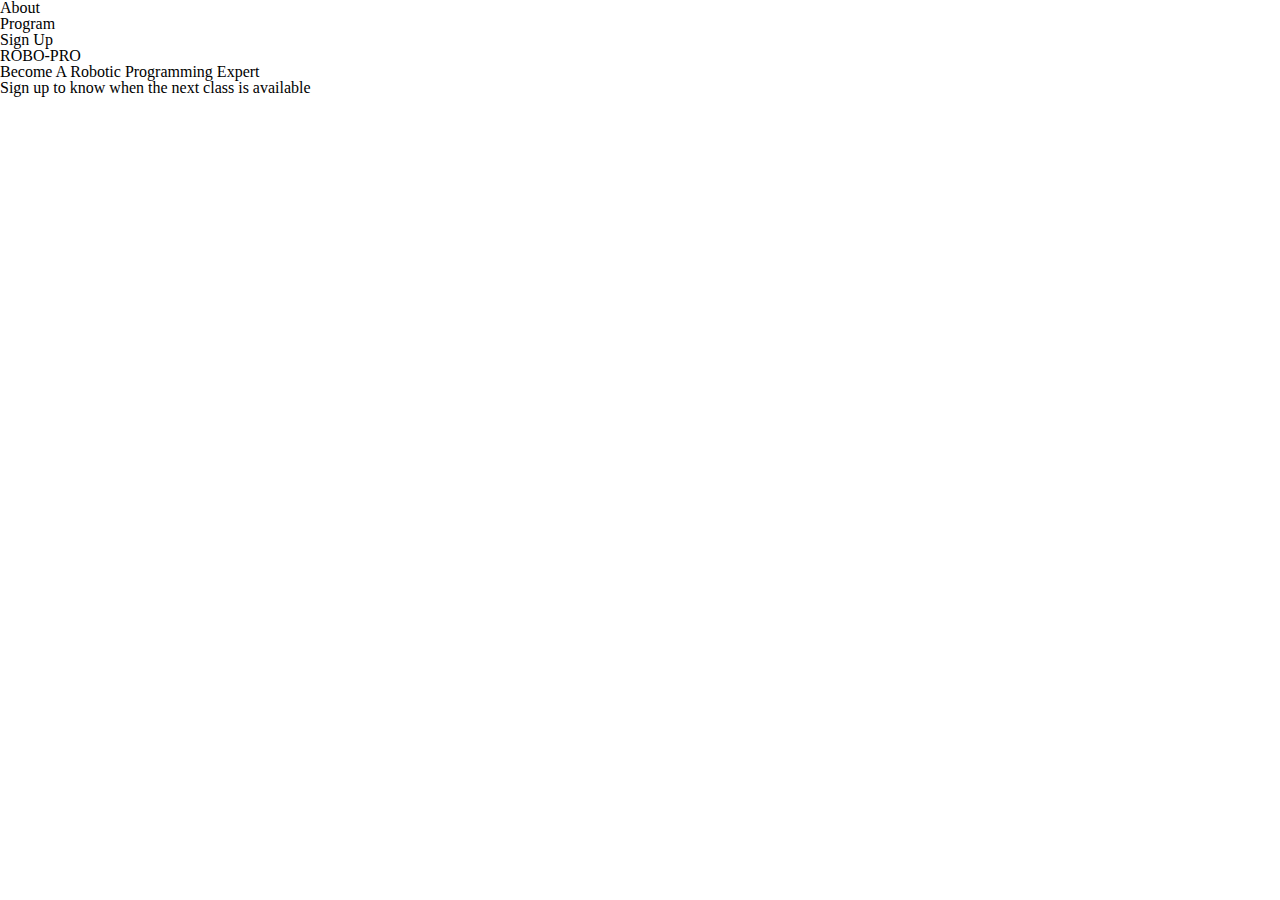
==== index.html @ e41658e6 "initial commit" ====
<!DOCTYPE html>
<html lang="en">
<head>
    <meta charset="UTF-8">
    <meta http-equiv="X-UA-Compatible" content="IE=edge">
    <meta name="viewport" content="width=device-width, initial-scale=1.0">
    <title>SIGN UP | ROBO-PRO</title>
    <link rel="stylesheet" href="/css/reset.css">
    <link rel="stylesheet" href="/css/style.css">
</head>
    <body>
        <header class="site__header">
            <nav class="site__navbar">
                <ul class="site__navbar-menu">
                    <li class="navbar__menu-link">About</li>
                    <li class="navbar__menu-link">Program</li>
                    <li class="navbar__menu-link">Sign Up</li>
                </ul>
            </nav>
        </header>
        <main class="site__main-content">
            <section class="content__hero">
                <h1 class="hero__headline">ROBO-PRO</h1>
                <h2 class="hero__supporting-headline">Become A Robotic Programming Expert</h2>
                <h3 class="hero__form-title">Sign up to know when the next class is available</h3>
                <div class="hero__form-container">
                    <!-- CODE SNIPPET FROM CONVERTKIT -->
                    <script async data-uid="afed5390c5" src="https://fierce-speaker-858.ck.page/afed5390c5/index.js"></script>
                </div>
            </section>
        </main>
    </body>
</html>
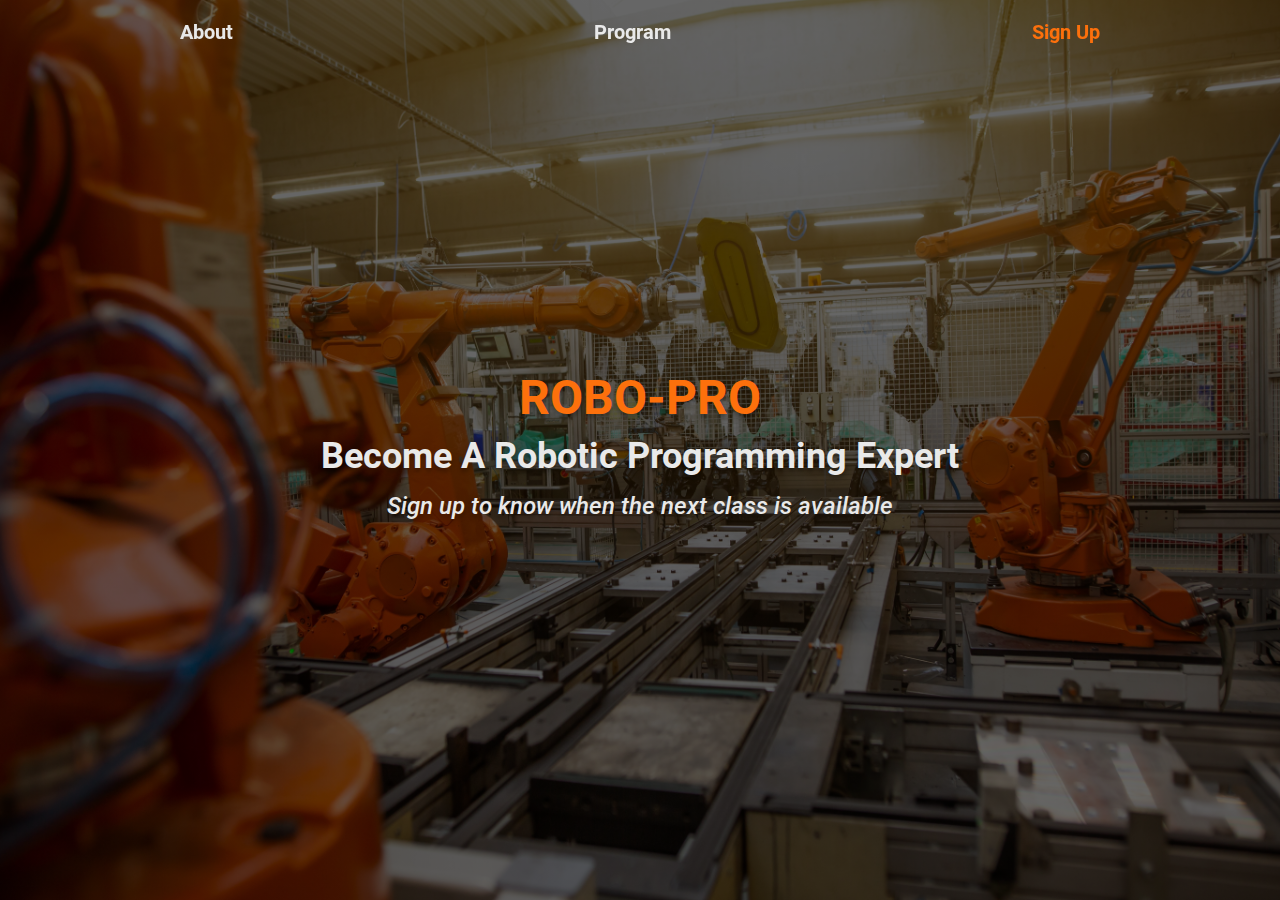
==== commit 553b4e12: "create mobile hero section" ====
--- a/index.html
+++ b/index.html
@@ -8,21 +8,27 @@
     <link rel="stylesheet" href="/css/reset.css">
     <link rel="stylesheet" href="/css/style.css">
 </head>
-    <body>
+    <body class="font--400">
         <header class="site__header">
             <nav class="site__navbar">
                 <ul class="site__navbar-menu">
-                    <li class="navbar__menu-link">About</li>
-                    <li class="navbar__menu-link">Program</li>
-                    <li class="navbar__menu-link">Sign Up</li>
+                    <li class="font--700">
+                        <a href="#" class="navbar__menu-link">About</a>
+                    </li>
+                    <li class="font--700">
+                        <a href="#" class="navbar__menu-link">Program</a>
+                    </li>
+                    <li class="font--700">
+                        <a href="#" class="navbar__menu-link active">Sign Up</a>
+                    </li>
                 </ul>
             </nav>
         </header>
         <main class="site__main-content">
             <section class="content__hero">
-                <h1 class="hero__headline">ROBO-PRO</h1>
-                <h2 class="hero__supporting-headline">Become A Robotic Programming Expert</h2>
-                <h3 class="hero__form-title">Sign up to know when the next class is available</h3>
+                <h1 class="hero__headline font--700">ROBO-PRO</h1>
+                <h2 class="hero__supporting-headline font--700">Become A Robotic Programming Expert</h2>
+                <h3 class="hero__form-title font--italic-500">Sign up to know when the next class is available</h3>
                 <div class="hero__form-container">
                     <!-- CODE SNIPPET FROM CONVERTKIT -->
                     <script async data-uid="afed5390c5" src="https://fierce-speaker-858.ck.page/afed5390c5/index.js"></script>
--- a/css/style.css
+++ b/css/style.css
@@ -0,0 +1,234 @@
+/* FONTS */
+/* roboto-regular - latin */
+@font-face {
+    font-family: 'Roboto';
+    font-style: normal;
+    font-weight: 400;
+    font-display: swap;
+    src: url('fonts/roboto-v30-latin-regular.eot'); /* IE9 Compat Modes */
+    src: local('Roboto Regular'),
+         url('../fonts/roboto-v30-latin-regular.eot?#iefix') format('embedded-opentype'), /* IE6-IE8 */
+         url('../fonts/roboto-v30-latin-regular.woff2') format('woff2'), /* Super Modern Browsers */
+         url('../fonts/roboto-v30-latin-regular.woff') format('woff'), /* Modern Browsers */
+         url('../fonts/roboto-v30-latin-regular.ttf') format('truetype'), /* Safari, Android, iOS */
+         url('../fonts/roboto-v30-latin-regular.svg#Roboto') format('svg'); /* Legacy iOS */
+}
+/* roboto-italic - latin */
+@font-face {
+font-family: 'Roboto';
+font-style: italic;
+font-weight: 400;
+font-display: swap;
+src: url('../fonts/roboto-v30-latin-italic.eot'); /* IE9 Compat Modes */
+src: local('Roboto Italic'),
+        url('../fonts/roboto-v30-latin-italic.eot?#iefix') format('embedded-opentype'), /* IE6-IE8 */
+        url('../fonts/roboto-v30-latin-italic.woff2') format('woff2'), /* Super Modern Browsers */
+        url('../fonts/roboto-v30-latin-italic.woff') format('woff'), /* Modern Browsers */
+        url('../fonts/roboto-v30-latin-italic.ttf') format('truetype'), /* Safari, Android, iOS */
+        url('../fonts/roboto-v30-latin-italic.svg#Roboto') format('svg'); /* Legacy iOS */
+}
+/* roboto-500 - latin */
+@font-face {
+font-family: 'Roboto';
+font-style: normal;
+font-weight: 500;
+font-display: swap;
+src: url('../fonts/roboto-v30-latin-500.eot'); /* IE9 Compat Modes */
+src: local('Roboto 500'),
+        url('../fonts/roboto-v30-latin-500.eot?#iefix') format('embedded-opentype'), /* IE6-IE8 */
+        url('../fonts/roboto-v30-latin-500.woff2') format('woff2'), /* Super Modern Browsers */
+        url('../fonts/roboto-v30-latin-500.woff') format('woff'), /* Modern Browsers */
+        url('../fonts/roboto-v30-latin-500.ttf') format('truetype'), /* Safari, Android, iOS */
+        url('../fonts/roboto-v30-latin-500.svg#Roboto') format('svg'); /* Legacy iOS */
+}
+/* roboto-500italic - latin */
+@font-face {
+font-family: 'Roboto';
+font-style: italic;
+font-weight: 500;
+src: url('../fonts/roboto-v30-latin-500italic.eot'); /* IE9 Compat Modes */
+src: local('Roboto Italic-500'),
+        url('../fonts/roboto-v30-latin-500italic.eot?#iefix') format('embedded-opentype'), /* IE6-IE8 */
+        url('../fonts/roboto-v30-latin-500italic.woff2') format('woff2'), /* Super Modern Browsers */
+        url('../fonts/roboto-v30-latin-500italic.woff') format('woff'), /* Modern Browsers */
+        url('../fonts/roboto-v30-latin-500italic.ttf') format('truetype'), /* Safari, Android, iOS */
+        url('../fonts/roboto-v30-latin-500italic.svg#Roboto') format('svg'); /* Legacy iOS */
+}
+/* roboto-700 - latin */
+@font-face {
+font-family: 'Roboto';
+font-style: normal;
+font-weight: 700;
+font-display: swap;
+src: url('../fonts/roboto-v30-latin-700.eot'); /* IE9 Compat Modes */
+src: local('Roboto 700'),
+        url('../fonts/roboto-v30-latin-700.eot?#iefix') format('embedded-opentype'), /* IE6-IE8 */
+        url('../fonts/roboto-v30-latin-700.woff2') format('woff2'), /* Super Modern Browsers */
+        url('../fonts/roboto-v30-latin-700.woff') format('woff'), /* Modern Browsers */
+        url('../fonts/roboto-v30-latin-700.ttf') format('truetype'), /* Safari, Android, iOS */
+        url('../fonts/roboto-v30-latin-700.svg#Roboto') format('svg'); /* Legacy iOS */
+}
+/* roboto-700italic - latin */
+@font-face {
+font-family: 'Roboto';
+font-style: italic;
+font-weight: 700;
+src: url('../fonts/roboto-v30-latin-700italic.eot'); /* IE9 Compat Modes */
+src: local('Roboto Italic 700'),
+        url('../fonts/roboto-v30-latin-700italic.eot?#iefix') format('embedded-opentype'), /* IE6-IE8 */
+        url('../fonts/roboto-v30-latin-700italic.woff2') format('woff2'), /* Super Modern Browsers */
+        url('../fonts/roboto-v30-latin-700italic.woff') format('woff'), /* Modern Browsers */
+        url('../fonts/roboto-v30-latin-700italic.ttf') format('truetype'), /* Safari, Android, iOS */
+        url('../fonts/roboto-v30-latin-700italic.svg#Roboto') format('svg'); /* Legacy iOS */
+}
+/* roboto-900 - latin */
+@font-face {
+font-family: 'Roboto';
+font-style: normal;
+font-weight: 900;
+font-display: swap;
+src: url('../fonts/roboto-v30-latin-900.eot'); /* IE9 Compat Modes */
+src: local('Roboto 900'),
+        url('../fonts/roboto-v30-latin-900.eot?#iefix') format('embedded-opentype'), /* IE6-IE8 */
+        url('../fonts/roboto-v30-latin-900.woff2') format('woff2'), /* Super Modern Browsers */
+        url('../fonts/roboto-v30-latin-900.woff') format('woff'), /* Modern Browsers */
+        url('../fonts/roboto-v30-latin-900.ttf') format('truetype'), /* Safari, Android, iOS */
+        url('../fonts/roboto-v30-latin-900.svg#Roboto') format('svg'); /* Legacy iOS */
+}
+/* roboto-900italic - latin */
+@font-face {
+font-family: 'Roboto';
+font-style: italic;
+font-weight: 900;
+src: url('../fonts/roboto-v30-latin-900italic.eot'); /* IE9 Compat Modes */
+src: local('Roboto Italic 900'),
+        url('../fonts/roboto-v30-latin-900italic.eot?#iefix') format('embedded-opentype'), /* IE6-IE8 */
+        url('../fonts/roboto-v30-latin-900italic.woff2') format('woff2'), /* Super Modern Browsers */
+        url('../fonts/roboto-v30-latin-900italic.woff') format('woff'), /* Modern Browsers */
+        url('../fonts/roboto-v30-latin-900italic.ttf') format('truetype'), /* Safari, Android, iOS */
+        url('../fonts/roboto-v30-latin-900italic.svg#Roboto') format('svg'); /* Legacy iOS */
+}
+/* FONT WEIGHTS */
+.font--400{
+    font-family: 'Roboto';
+    font-style: normal;
+    font-weight: 400;
+    font-display: swap;
+}
+.font--500{
+    font-family: 'Roboto';
+    font-style: normal;
+    font-weight: 500;
+    font-display: swap;
+}
+.font--700{
+    font-family: 'Roboto';
+    font-style: normal;
+    font-weight: 700;
+    font-display: swap;
+}
+.font--900{
+    font-family: 'Roboto';
+    font-style: normal;
+    font-weight: 900;
+    font-display: swap;
+}
+/* FONT ITALIC */
+.font--italic-400{
+    font-family: 'Roboto';
+    font-style: italic;
+    font-weight: 400;
+    font-display: swap;
+}
+.font--italic-500{
+    font-family: 'Roboto';
+    font-style: italic;
+    font-weight: 500;
+    font-display: swap;
+}
+.font--italic-700{
+    font-family: 'Roboto';
+    font-style: italic;
+    font-weight: 700;
+    font-display: swap;
+}
+.font--italic-900{
+    font-family: 'Roboto';
+    font-style: italic;
+    font-weight: 900;
+    font-display: swap;
+}
+/* VARIABLES */
+:root{
+    /* COLORS */
+    --color-orange: #FC700C;
+    --color-white: #e9e9e9;
+    --color-gray: #4d4d4d;
+    --color-black: #000000; 
+}
+html, body{
+    height: 100%;
+    background: var(--color-white);
+}
+/* HEADER */
+.site__navbar{
+    /* background: transparent; */
+    position: fixed;
+    width: 100%;
+    /* border: solid 1px black; */
+}
+.site__navbar-menu{
+    display: flex;
+    justify-content: space-around;
+    align-items: center;
+    height: 4rem;
+    /* background: transparent; */
+}
+.navbar__menu-link{
+    text-decoration: none;
+    font-size: 1.25rem;
+    color: var(--color-white);
+}
+.navbar__menu-link:hover{
+    color: var(--color-orange);
+}
+/* FORM SECTION */
+.content__hero{
+    background-image:
+        linear-gradient(rgba(0, 0, 0 , .6), rgba(0, 0, 0 , .6)),
+        url(/images/simon-kadula-8gr6bObQLOI-unsplash.jpg);
+    background-position: center;
+    background-size: cover;
+    background-repeat: no-repeat;
+    height: 100vh;
+    padding: 20px 16px;
+    display: flex;
+    flex-direction: column;
+    justify-content: center;
+}
+.hero__headline{
+    font-size: 3rem;
+    color: var(--color-orange);
+    text-shadow: 0 4px 4px rgb(0, 0, 0, .25);
+    padding-bottom: 1rem;
+    text-align: center;
+}
+.hero__supporting-headline{
+    font-size: 2.25rem;
+    color: var(--color-white);
+    text-shadow: 0 4px 4px rgb(0, 0, 0, .25);
+    padding-bottom: 1.25rem;
+    text-align: center;
+}
+.hero__form-title{
+    font-size: 1.5rem;
+    color: var(--color-white);
+    text-shadow: 0 4px 4px rgb(0, 0, 0, .25);
+    padding-bottom: .5rem;
+    text-align: center;
+}
+
+/* MODIFIER */
+.active{
+    color: var(--color-orange);
+}
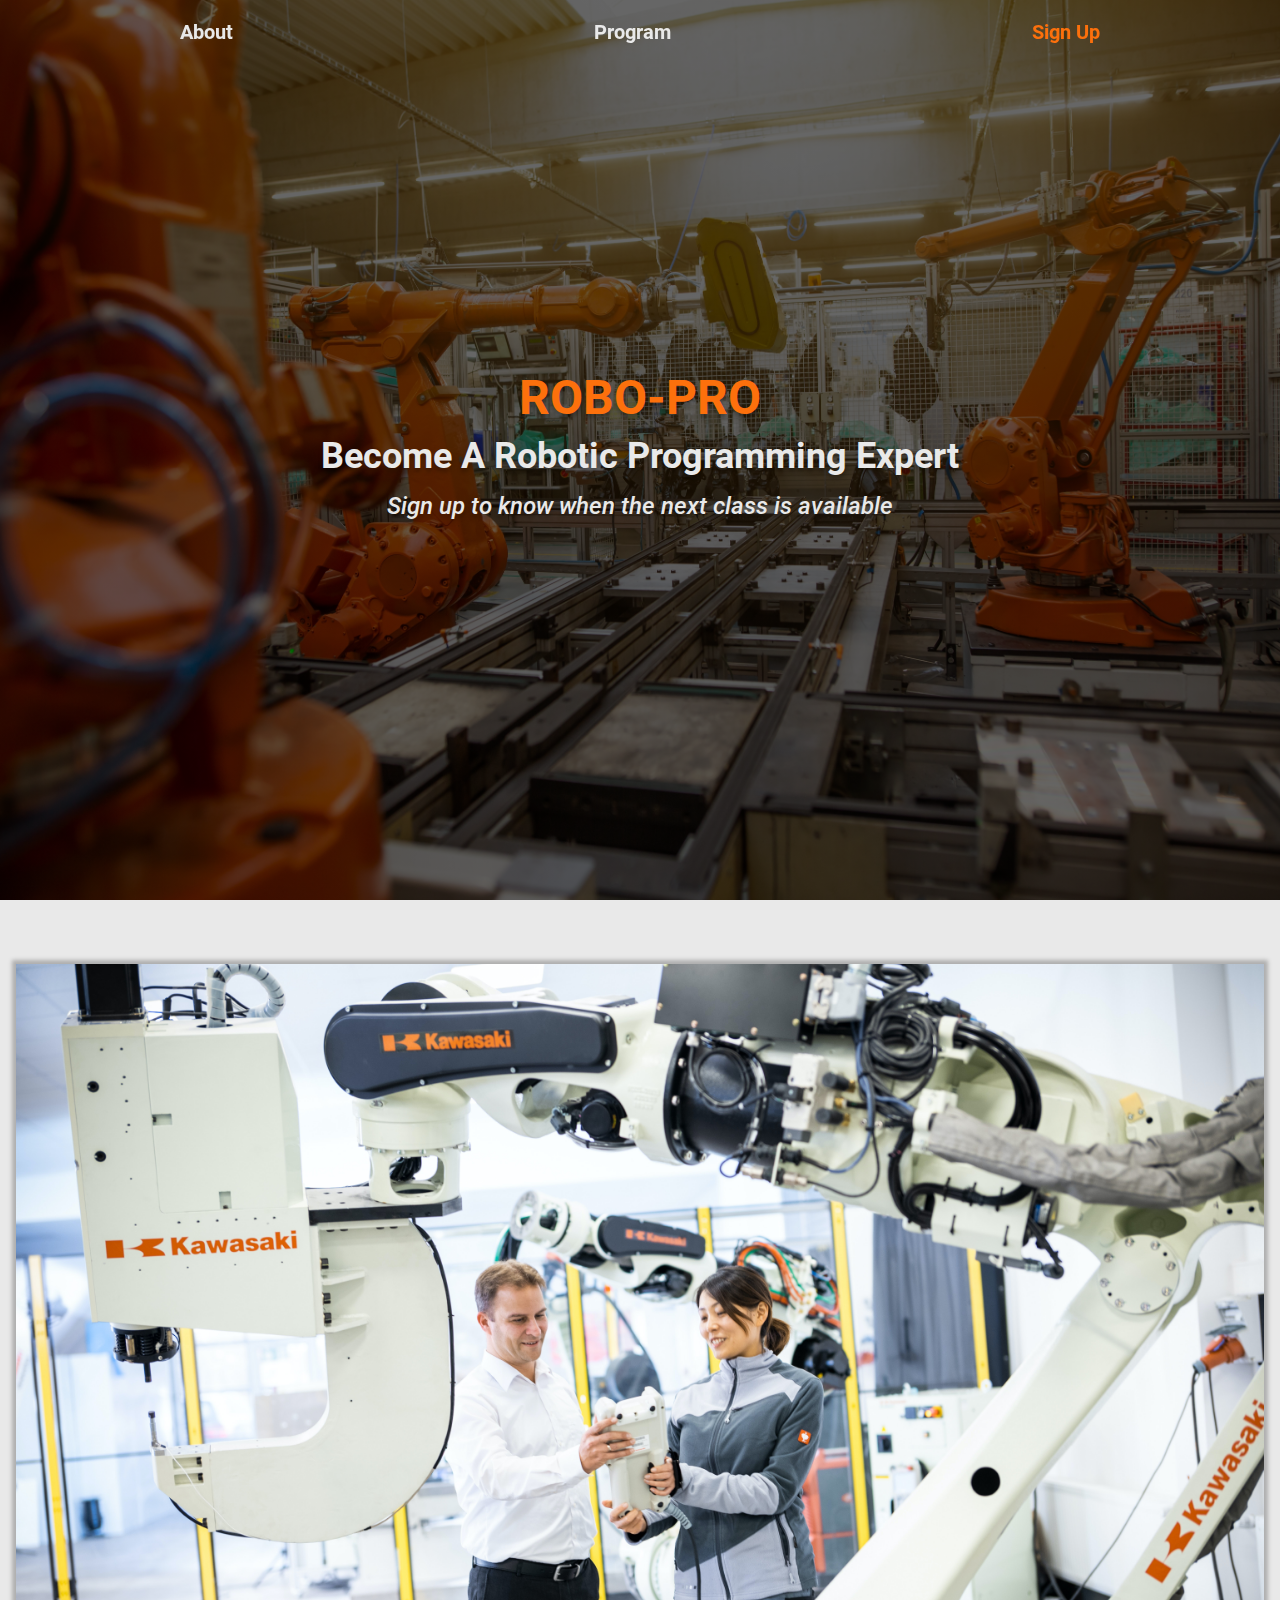
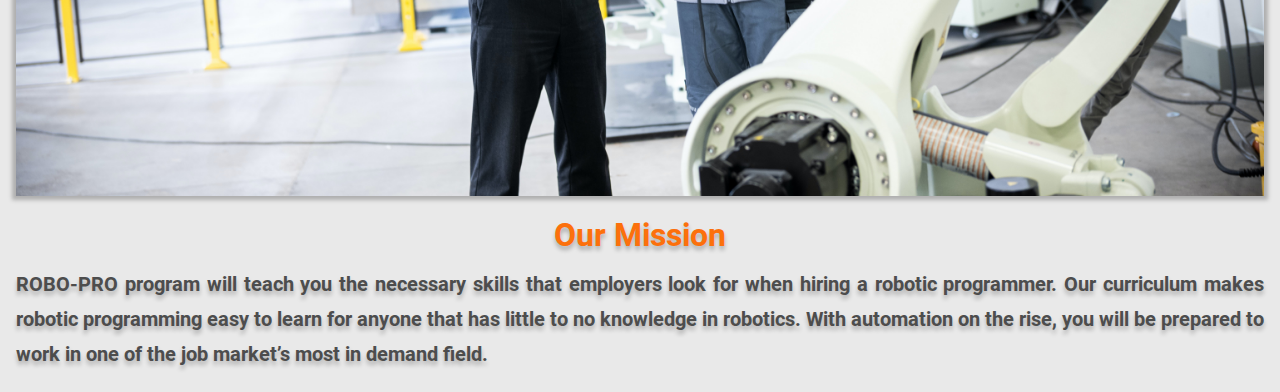
==== commit 7c89e8ae: "create mobile about section" ====
--- a/index.html
+++ b/index.html
@@ -10,10 +10,11 @@
 </head>
     <body class="font--400">
         <header class="site__header">
+            <!-- NAVIGATION -->
             <nav class="site__navbar">
                 <ul class="site__navbar-menu">
                     <li class="font--700">
-                        <a href="#" class="navbar__menu-link">About</a>
+                        <a href="#about" class="navbar__menu-link">About</a>
                     </li>
                     <li class="font--700">
                         <a href="#" class="navbar__menu-link">Program</a>
@@ -25,6 +26,7 @@
             </nav>
         </header>
         <main class="site__main-content">
+            <!-- HERO SECTION -->
             <section class="content__hero">
                 <h1 class="hero__headline font--700">ROBO-PRO</h1>
                 <h2 class="hero__supporting-headline font--700">Become A Robotic Programming Expert</h2>
@@ -34,6 +36,14 @@
                     <script async data-uid="afed5390c5" src="https://fierce-speaker-858.ck.page/afed5390c5/index.js"></script>
                 </div>
             </section>
+            <!-- ABOUT SECTION -->
+            <section id="about" class="content__about">
+                <img src="/images/natalia-dziubek-ehPAxjAtw8Q-unsplash.jpg" alt="Robo Pro About Image" class="about__image">
+                <div class="about__info-wrapper">
+                    <h2 class="about__info-heading font--700">Our Mission</h2>
+                    <p class="about__info-text font--700">ROBO-PRO program will teach you the necessary skills that employers look for when hiring a robotic programmer. Our curriculum makes robotic programming easy to learn for anyone that has little to no knowledge in robotics. With automation on the rise, you will be prepared to work in one of the job market’s most in demand field.</p>
+                </div>
+            </section>
         </main>
     </body>
 </html>--- a/css/style.css
+++ b/css/style.css
@@ -227,8 +227,35 @@
     padding-bottom: .5rem;
     text-align: center;
 }
+/* ABOUT SECTION STYLE */
+.content__about{
+    background: var(--color-white);
+    padding: 4rem 16px 20px;
+}
+.about__image{
+    width: 100%;
+    box-shadow: 0 0 4px 4px rgb(0, 0, 0, .25);
+}
+.about__info-wrapper{
+    /* border: solid 2px black; */
+    margin-top: 20px;
+    text-align: center;
+}
+.about__info-heading{
+    color: var(--color-orange);
+    font-size: 2rem;
+    text-shadow: 0 4px 4px rgb(0, 0, 0, .25);
+    margin-bottom: 1rem;
+}
+.about__info-text{
+    color: var(--color-gray);
+    font-size: 1.25rem;
+    line-height: 1.75;
+    text-align: justify;
+    text-shadow: 0 4px 4px rgb(0, 0, 0, .25);
+}
 
-/* MODIFIER */
+/* MODIFIERS */
 .active{
     color: var(--color-orange);
 }
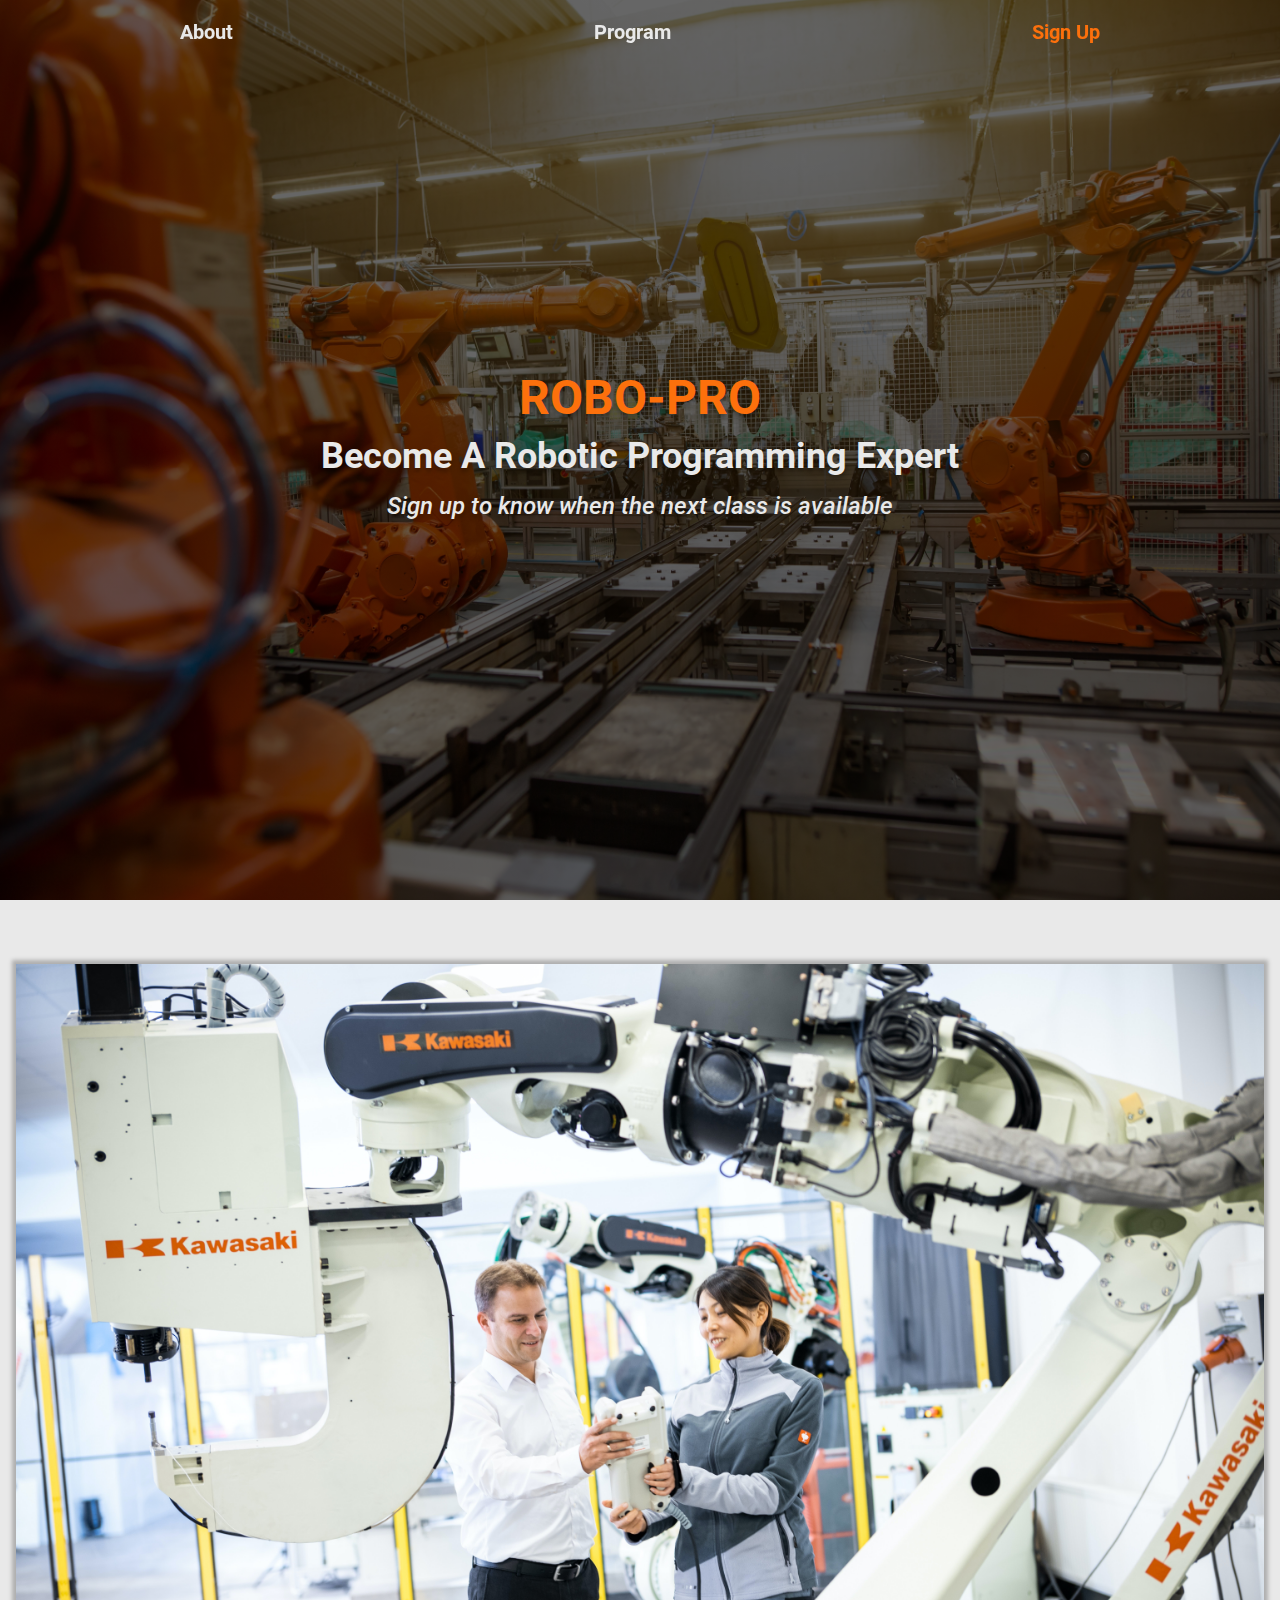
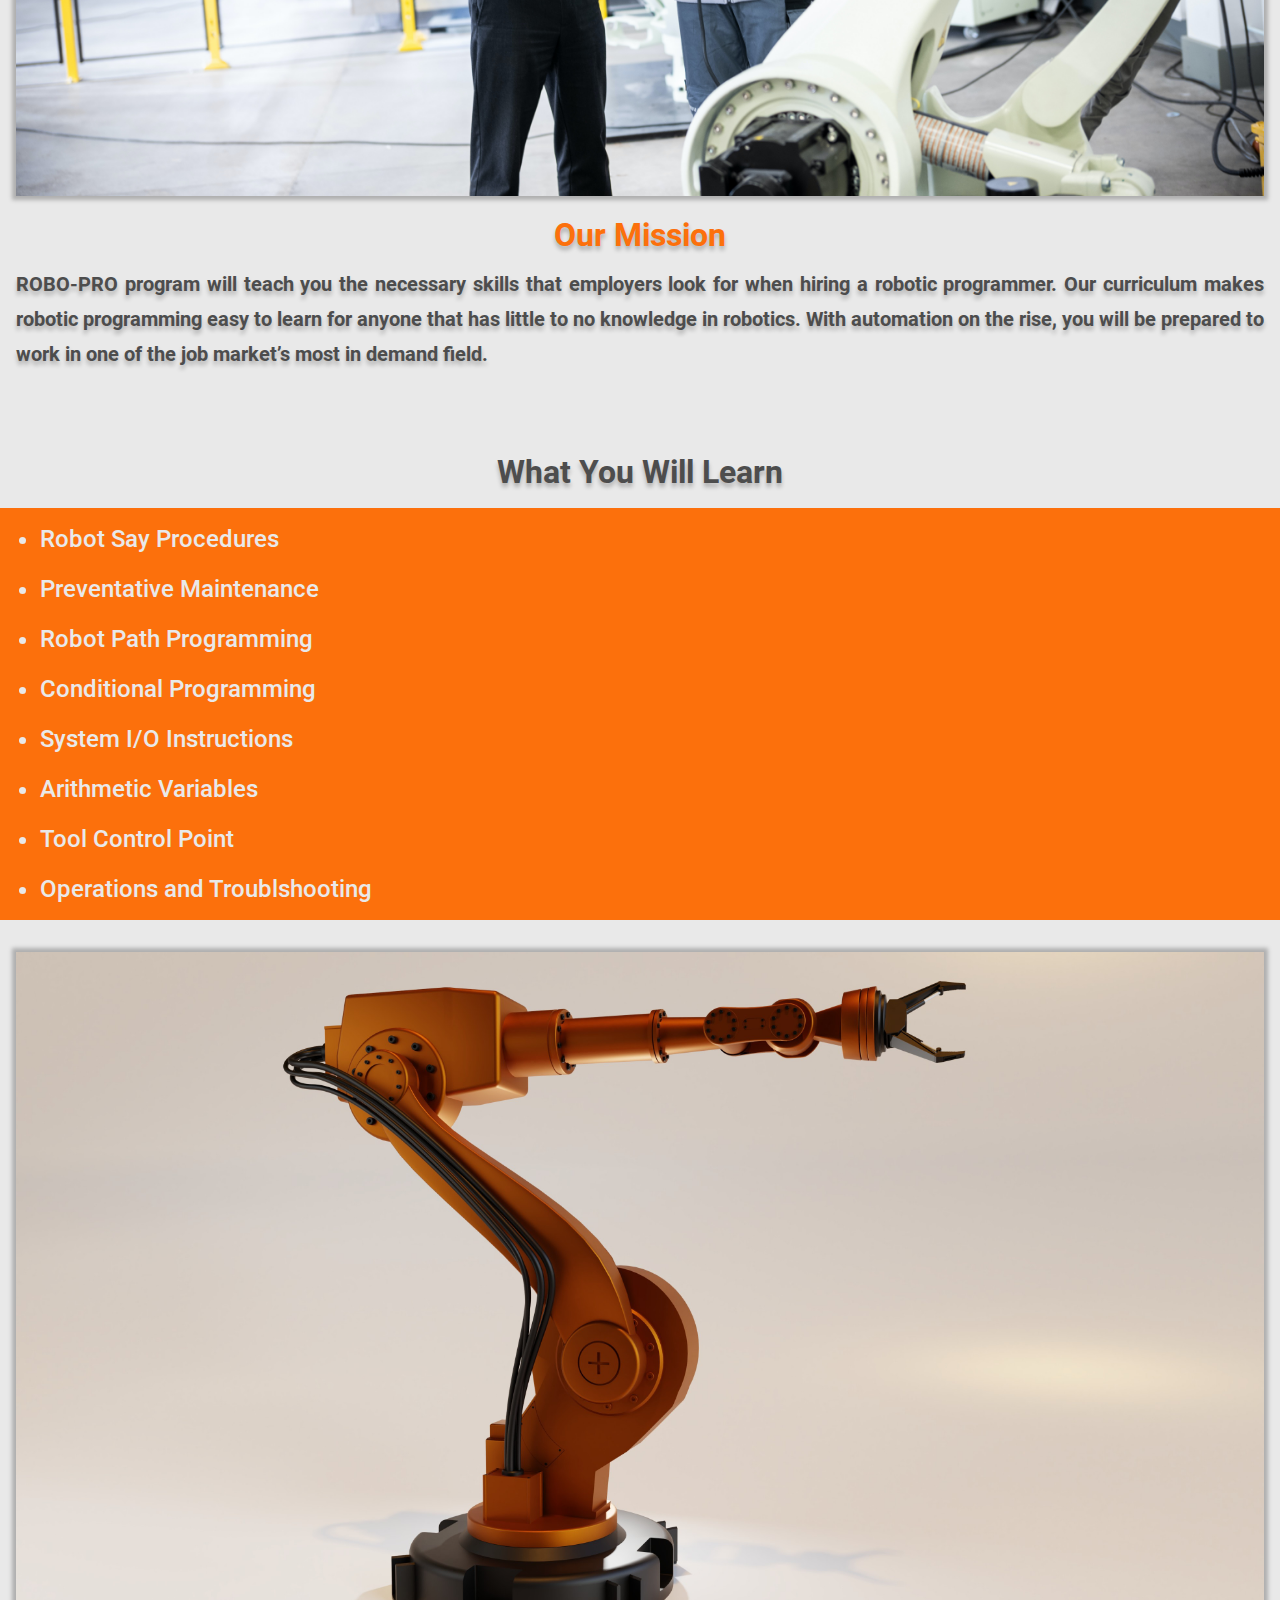
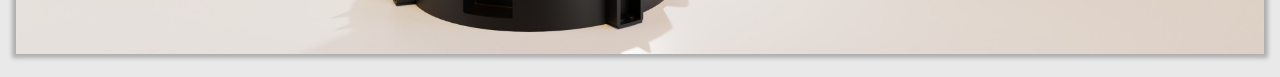
==== commit f4a06efb: "create mobile program section" ====
--- a/index.html
+++ b/index.html
@@ -27,7 +27,7 @@
         </header>
         <main class="site__main-content">
             <!-- HERO SECTION -->
-            <section class="content__hero">
+            <section id="signUp" class="content__hero">
                 <h1 class="hero__headline font--700">ROBO-PRO</h1>
                 <h2 class="hero__supporting-headline font--700">Become A Robotic Programming Expert</h2>
                 <h3 class="hero__form-title font--italic-500">Sign up to know when the next class is available</h3>
@@ -44,6 +44,25 @@
                     <p class="about__info-text font--700">ROBO-PRO program will teach you the necessary skills that employers look for when hiring a robotic programmer. Our curriculum makes robotic programming easy to learn for anyone that has little to no knowledge in robotics. With automation on the rise, you will be prepared to work in one of the job market’s most in demand field.</p>
                 </div>
             </section>
+            <!-- PROGRAM SECTION -->
+            <section id="program" class="content__program">
+                <h2 class="program__info-heading font--700">What You Will Learn</h2>
+                <div class="program__info-container">
+                    <ul class="program__info-list font--500">
+                        <li class="program__info-course">Robot Say Procedures</li>
+                        <li class="program__info-course">Preventative Maintenance</li>
+                        <li class="program__info-course">Robot Path Programming</li>
+                        <li class="program__info-course">Conditional Programming</li>
+                        <li class="program__info-course">System I/O Instructions</li>
+                        <li class="program__info-course">Arithmetic Variables</li>
+                        <li class="program__info-course">Tool Control Point</li>
+                        <li class="program__info-course">Operations and Troublshooting</li>
+                    </ul>
+                    <div class="program__image-container">
+                        <img src="/images/sufyan-JUJzjthZnYU-unsplash.jpg" alt="Program Robo Pro Image" class="program__image">
+                    </div>          
+                </div>
+            </section>
         </main>
     </body>
 </html>--- a/css/style.css
+++ b/css/style.css
@@ -234,6 +234,7 @@
 }
 .about__image{
     width: 100%;
+    min-height: 220px;
     box-shadow: 0 0 4px 4px rgb(0, 0, 0, .25);
 }
 .about__info-wrapper{
@@ -254,6 +255,41 @@
     text-align: justify;
     text-shadow: 0 4px 4px rgb(0, 0, 0, .25);
 }
+/* PROGRAM SECTION STYLE */
+.content__program{
+    /* border: solid 2px black; */
+    background: var(--color-white);
+    padding-top: 4rem;
+}
+.program__info-heading{
+    font-size: 2rem;
+    color: var(--color-gray);
+    text-align: center;
+    margin-bottom: 1.25rem;
+    text-shadow: 0 4px 4px rgb(0, 0, 0, .25);
+}
+.program__info-list{
+    background: var(--color-orange);
+    padding: 1rem;
+    line-height: 1.25;
+}
+.program__info-course{
+    list-style: disc;
+    font-size: 1.5rem;
+    color: var(--color-white);
+    margin: 0 0 1.25rem 1.5rem;
+}
+.program__info-course:last-child{
+    margin-bottom: 0;
+}
+.program__image-container{
+    padding: 32px 16px 20px;
+}
+.program__image{
+    width: 100%;
+    min-height: 220px;
+    box-shadow: 0 0 4px 4px rgb(0, 0, 0, .25);
+}
 
 /* MODIFIERS */
 .active{
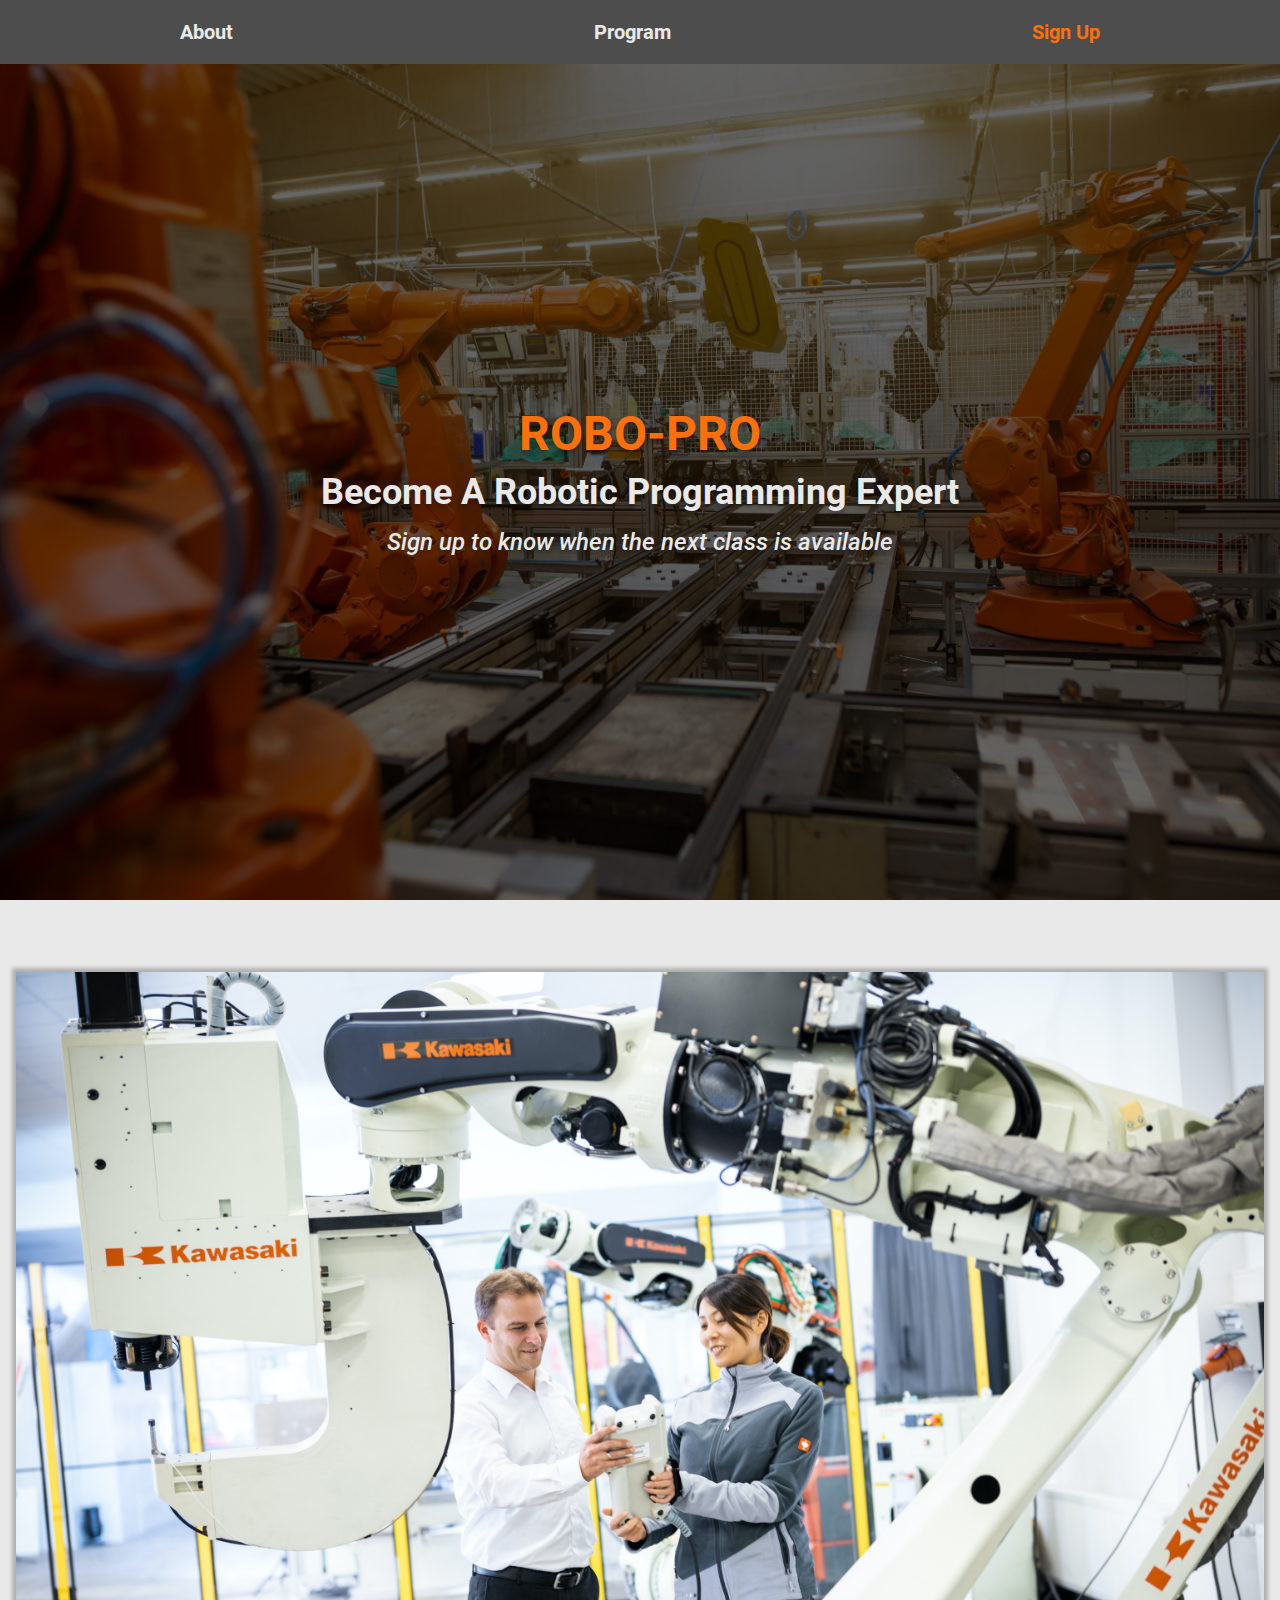
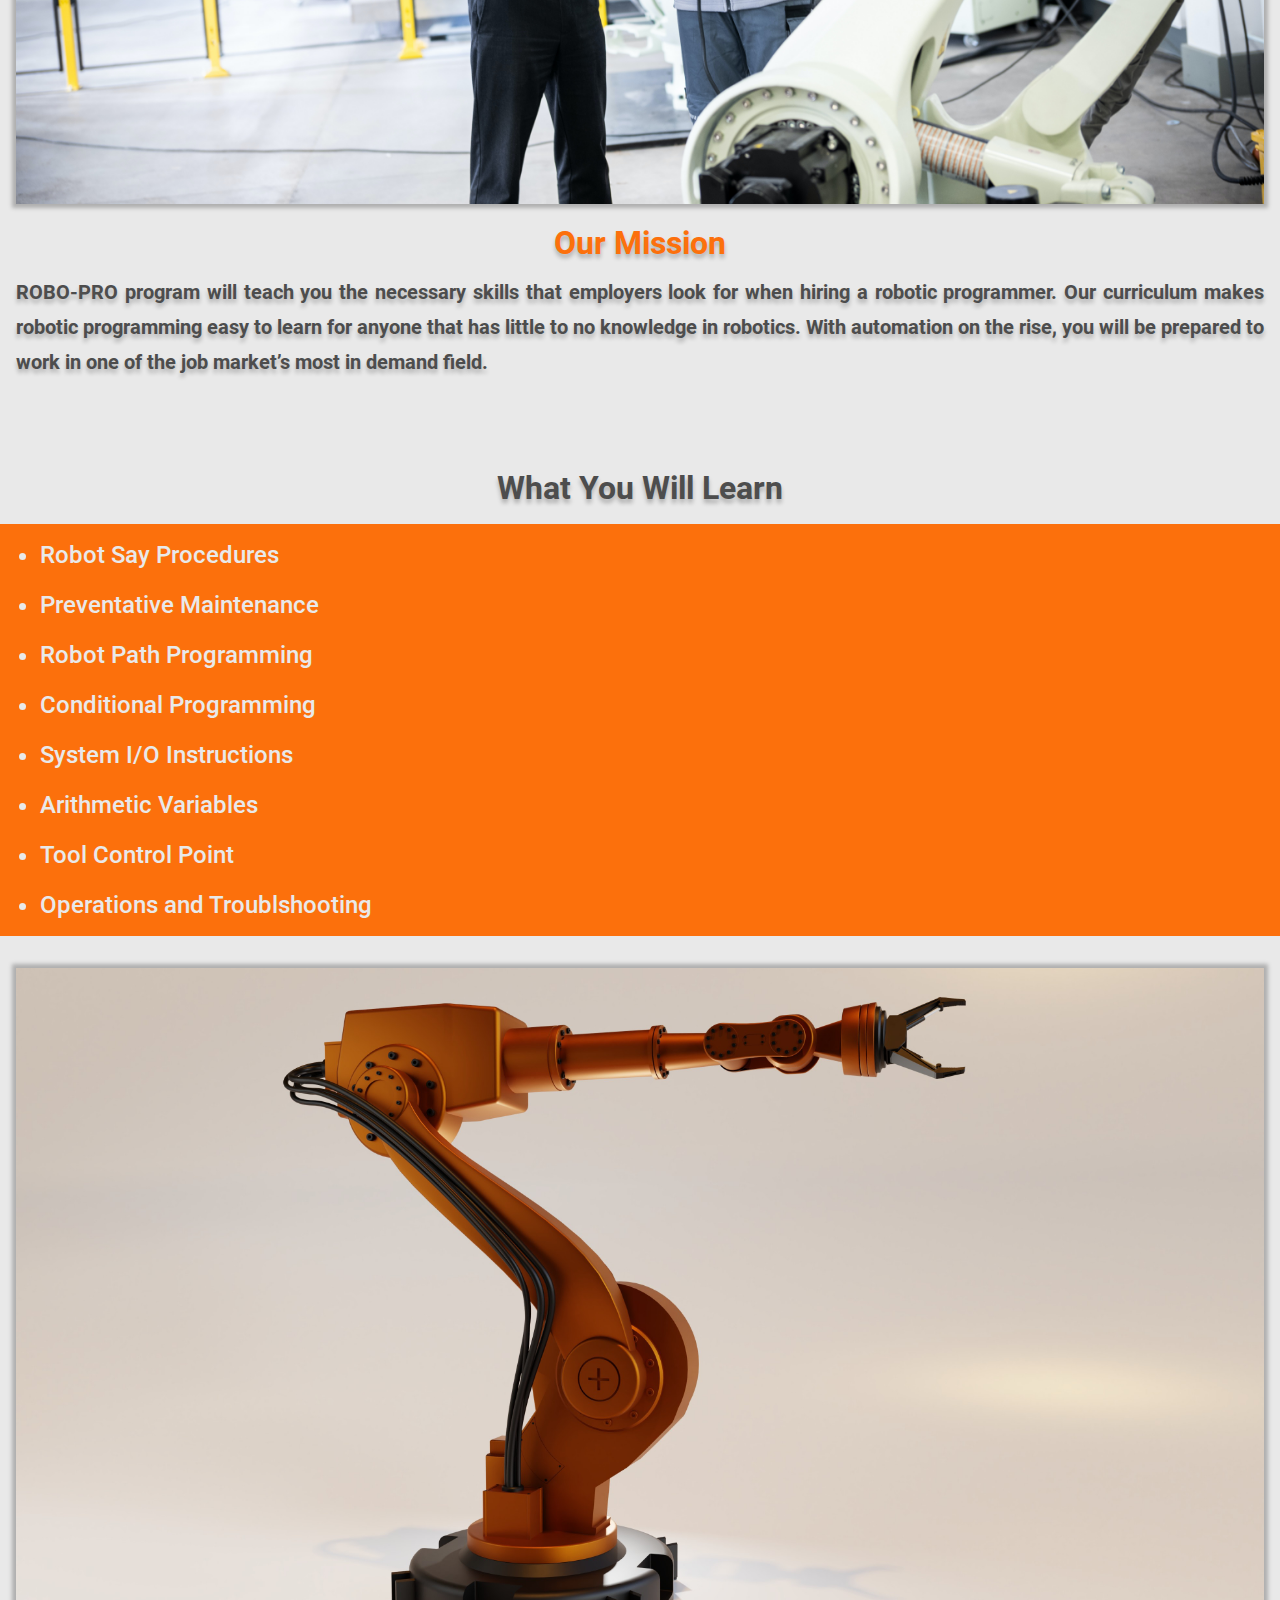
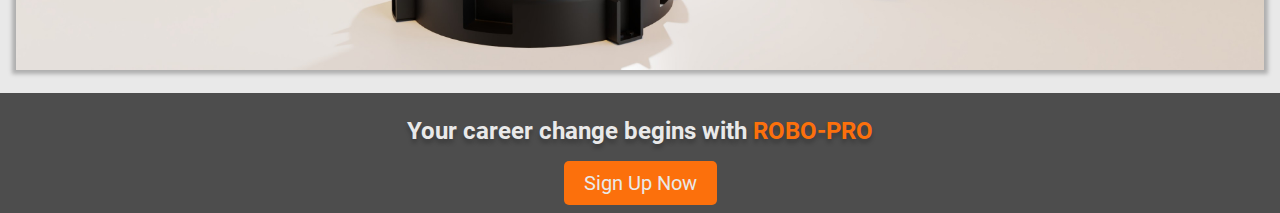
==== commit 0af59210: "create mobile footer section" ====
--- a/index.html
+++ b/index.html
@@ -17,10 +17,10 @@
                         <a href="#about" class="navbar__menu-link">About</a>
                     </li>
                     <li class="font--700">
-                        <a href="#" class="navbar__menu-link">Program</a>
+                        <a href="#program" class="navbar__menu-link">Program</a>
                     </li>
                     <li class="font--700">
-                        <a href="#" class="navbar__menu-link active">Sign Up</a>
+                        <a href="#signUp" class="navbar__menu-link active">Sign Up</a>
                     </li>
                 </ul>
             </nav>
@@ -64,5 +64,10 @@
                 </div>
             </section>
         </main>
+        <!-- SIGN UP NOW FOOTER -->
+        <footer class="footer__sign-up">
+            <h2 class="footer__sign-up-heading font--700">Your career change begins with <span class="logo__style">ROBO-PRO</span></h2>
+            <a href="#signUp" class="footer__sign-up-button font--400">Sign Up Now</a>
+        </footer>
     </body>
 </html>--- a/css/style.css
+++ b/css/style.css
@@ -172,17 +172,15 @@
 }
 /* HEADER */
 .site__navbar{
-    /* background: transparent; */
     position: fixed;
     width: 100%;
-    /* border: solid 1px black; */
 }
 .site__navbar-menu{
     display: flex;
     justify-content: space-around;
     align-items: center;
     height: 4rem;
-    /* background: transparent; */
+    background: rgba(77, 77, 77, 1); 
 }
 .navbar__menu-link{
     text-decoration: none;
@@ -201,7 +199,7 @@
     background-size: cover;
     background-repeat: no-repeat;
     height: 100vh;
-    padding: 20px 16px;
+    padding: 4.5rem 16px 0;
     display: flex;
     flex-direction: column;
     justify-content: center;
@@ -230,7 +228,7 @@
 /* ABOUT SECTION STYLE */
 .content__about{
     background: var(--color-white);
-    padding: 4rem 16px 20px;
+    padding: 4.5rem 16px 20px;
 }
 .about__image{
     width: 100%;
@@ -238,7 +236,6 @@
     box-shadow: 0 0 4px 4px rgb(0, 0, 0, .25);
 }
 .about__info-wrapper{
-    /* border: solid 2px black; */
     margin-top: 20px;
     text-align: center;
 }
@@ -257,9 +254,8 @@
 }
 /* PROGRAM SECTION STYLE */
 .content__program{
-    /* border: solid 2px black; */
     background: var(--color-white);
-    padding-top: 4rem;
+    padding-top: 4.5rem;
 }
 .program__info-heading{
     font-size: 2rem;
@@ -290,8 +286,32 @@
     min-height: 220px;
     box-shadow: 0 0 4px 4px rgb(0, 0, 0, .25);
 }
-
+/* FOOTER SECTION STYLE */
+.footer__sign-up{
+    background: var(--color-gray);
+    padding: 20px 16px;
+    text-align: center;
+}
+.footer__sign-up-heading{
+    font-size: 1.5rem;
+    color: var(--color-white);
+    text-shadow: 0 4px 4px rgb(0, 0, 0, .25);
+    margin-bottom: 24px;
+    line-height: 1.5;
+}
+.footer__sign-up-button{
+    text-decoration: none;
+    font-size: 1.25rem;
+    padding: .5em 1em;
+    border: none;
+    border-radius: 5px;
+    color: var(--color-white);
+    background-color: var(--color-orange);
+}
 /* MODIFIERS */
 .active{
     color: var(--color-orange);
 }
+.logo__style{
+    color: var(--color-orange);
+}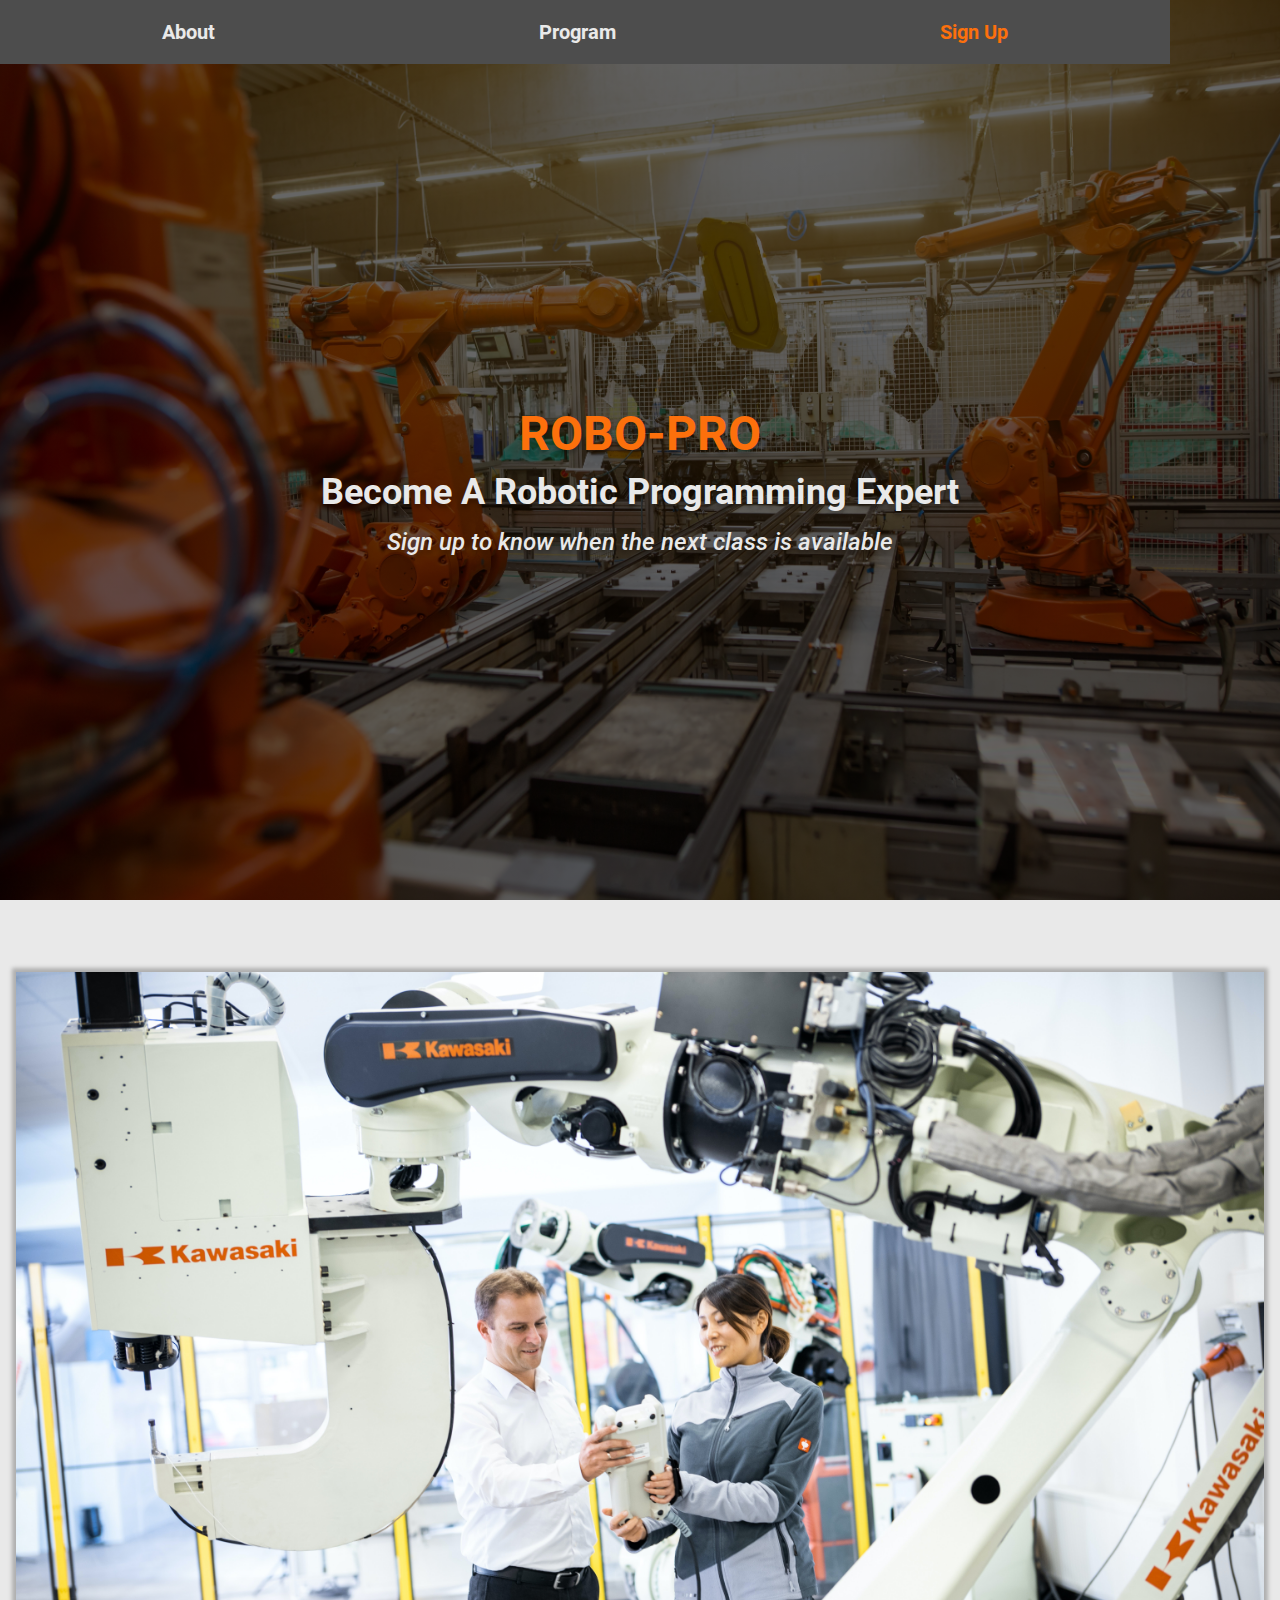
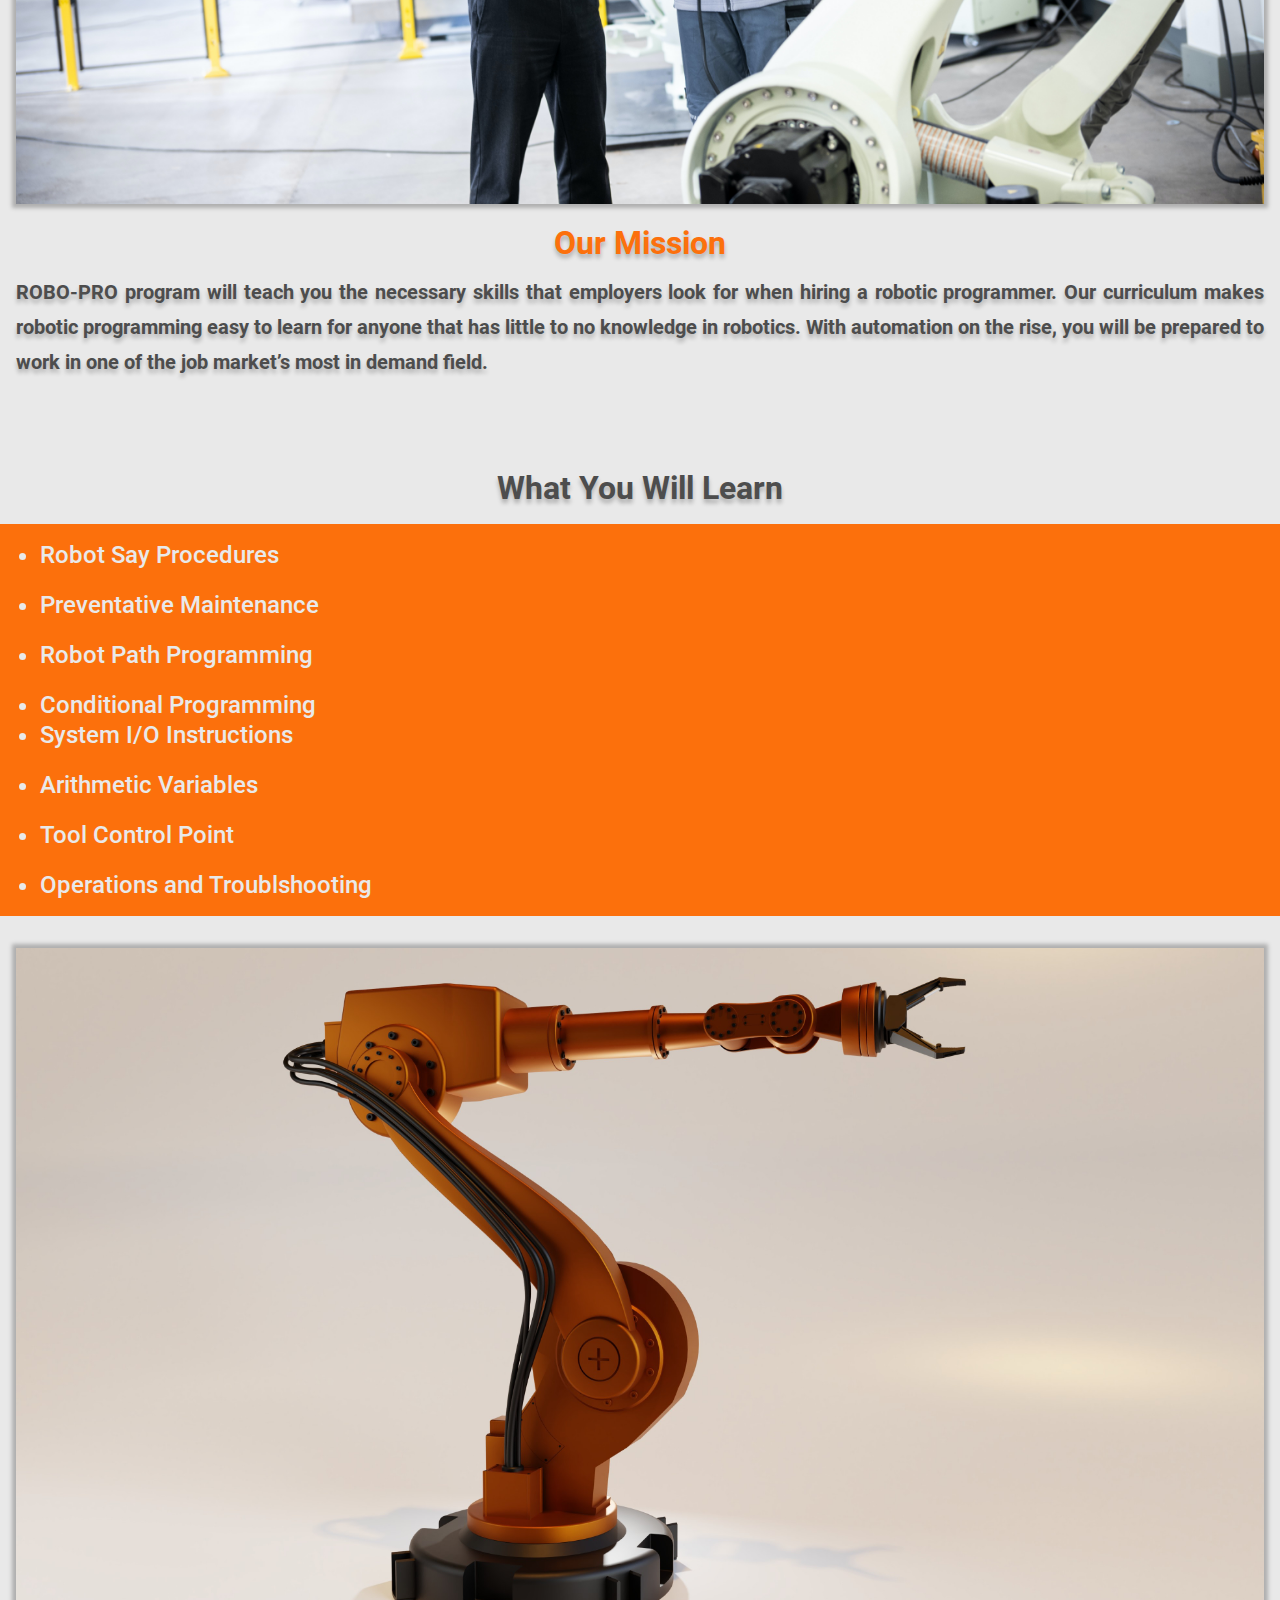
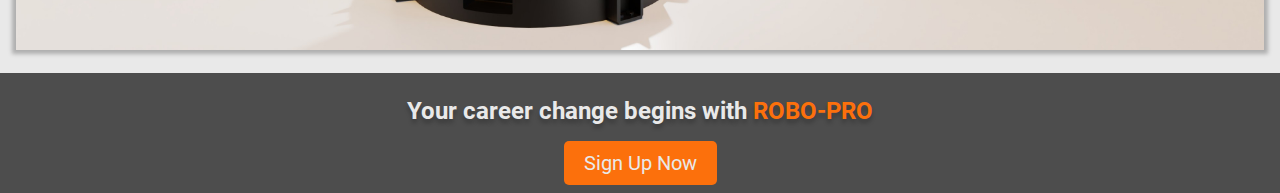
==== commit 811ef068: "add responsive tablet layout" ====
--- a/index.html
+++ b/index.html
@@ -13,6 +13,9 @@
             <!-- NAVIGATION -->
             <nav class="site__navbar">
                 <ul class="site__navbar-menu">
+                    <li class="navbar__menu-logo font--700">
+                        ROBO-PRO                    
+                    </li>
                     <li class="font--700">
                         <a href="#about" class="navbar__menu-link">About</a>
                     </li>
@@ -33,7 +36,7 @@
                 <h3 class="hero__form-title font--italic-500">Sign up to know when the next class is available</h3>
                 <div class="hero__form-container">
                     <!-- CODE SNIPPET FROM CONVERTKIT -->
-                    <script async data-uid="afed5390c5" src="https://fierce-speaker-858.ck.page/afed5390c5/index.js"></script>
+                    <script async data-uid="afed5390c5" src="https://fierce-speaker-858.ck.page/afed5390c5/index.js" class="hero__form-input"></script>
                 </div>
             </section>
             <!-- ABOUT SECTION -->
@@ -49,14 +52,18 @@
                 <h2 class="program__info-heading font--700">What You Will Learn</h2>
                 <div class="program__info-container">
                     <ul class="program__info-list font--500">
-                        <li class="program__info-course">Robot Say Procedures</li>
-                        <li class="program__info-course">Preventative Maintenance</li>
-                        <li class="program__info-course">Robot Path Programming</li>
-                        <li class="program__info-course">Conditional Programming</li>
-                        <li class="program__info-course">System I/O Instructions</li>
-                        <li class="program__info-course">Arithmetic Variables</li>
-                        <li class="program__info-course">Tool Control Point</li>
-                        <li class="program__info-course">Operations and Troublshooting</li>
+                        <div class="program__info-list--col-1">
+                            <li class="program__info-course">Robot Say Procedures</li>
+                            <li class="program__info-course">Preventative Maintenance</li>
+                            <li class="program__info-course">Robot Path Programming</li>
+                            <li class="program__info-course">Conditional Programming</li>
+                        </div>
+                        <div class="program__info-list--col-2">
+                            <li class="program__info-course">System I/O Instructions</li>
+                            <li class="program__info-course">Arithmetic Variables</li>
+                            <li class="program__info-course">Tool Control Point</li>
+                            <li class="program__info-course">Operations and Troublshooting</li>
+                        </div>
                     </ul>
                     <div class="program__image-container">
                         <img src="/images/sufyan-JUJzjthZnYU-unsplash.jpg" alt="Program Robo Pro Image" class="program__image">
--- a/css/style.css
+++ b/css/style.css
@@ -174,13 +174,22 @@
 .site__navbar{
     position: fixed;
     width: 100%;
+    max-width: 1170px;
+    background: rgba(77, 77, 77, 1); 
 }
 .site__navbar-menu{
+    /* max-width: 1170px; */
     display: flex;
     justify-content: space-around;
     align-items: center;
     height: 4rem;
-    background: rgba(77, 77, 77, 1); 
+    /* background: rgba(77, 77, 77, 1);  */
+}
+.navbar__menu-logo{
+    font-size: 40px;
+    color: var(--color-orange);
+    text-shadow: 0 4px 4px rgb(0, 0, 0, .25);
+    display: none;
 }
 .navbar__menu-link{
     text-decoration: none;
@@ -225,6 +234,19 @@
     padding-bottom: .5rem;
     text-align: center;
 }
+.hero__form-container{
+    width: 100%;
+    display: flex;
+    flex-direction: column;
+    justify-content: center;
+    /* border: solid 1px black; */
+}
+/* FORMKIT FORM STYLE */
+.formkit-fields{
+    margin: 0 auto !important;
+    width: 100%;
+    max-width: 337px;
+}
 /* ABOUT SECTION STYLE */
 .content__about{
     background: var(--color-white);
@@ -314,4 +336,81 @@
 }
 .logo__style{
     color: var(--color-orange);
+}
+/* RESPONSIVE LAYOUT */
+/* TABLET */
+@media screen and (min-width: 768px) and (max-width: 1023px){
+    /* HEADER STYLE */
+    .navbar__menu-logo{
+        display: inline-block;
+        flex-grow: 1;
+        margin-left: 16px;
+    }
+    .navbar__menu-link{
+        margin-right: 20px;
+    }
+    .navbar__menu-link:last-child{
+        margin-right: 16px;
+    }
+    /* HERO SECTION STYLE */
+    .hero__headline{
+        display: none;
+    }
+    .hero__supporting-headline{
+        font-size: 4rem;
+    }
+    .hero__form-title{
+        font-size: 2rem;
+    }
+    .hero__form-container{
+        width: 100%;
+        display: flex;
+        flex-direction: column;
+        justify-content: center;
+        align-items: center;
+    }
+    .formkit-fields{
+        width: 337px;
+    }
+    /* ABOUT SECTION STYLE */
+    .content__about{
+        display: flex;
+        flex-direction: column;
+        justify-content: center;
+        align-items: center;
+    }
+    .about__image{
+        width: 100%;
+        max-width: 575px;
+        max-height: 420px;
+    }
+    .about__info-wrapper{
+        width: 100%;
+        max-width: 468px;
+    }
+    .about__info-text{
+        font-size: 1.5rem;
+    }
+    /* PROGRAM SECTION STYLE */
+    .program__info-heading{
+        font-size: 3rem;
+    }
+    .program__info-list{
+        display: flex;
+        justify-content: space-evenly;
+        align-items: center;
+    }
+    .program__info-list--col-1,
+    .program__info-list--col-2{
+        width: 220px;
+    }
+    .program__image-container{
+        display: flex;
+        justify-content: center;
+    }
+    .program__image{
+        width: 100%;
+        max-width: 575px;
+        min-height: 220px;
+    }
 }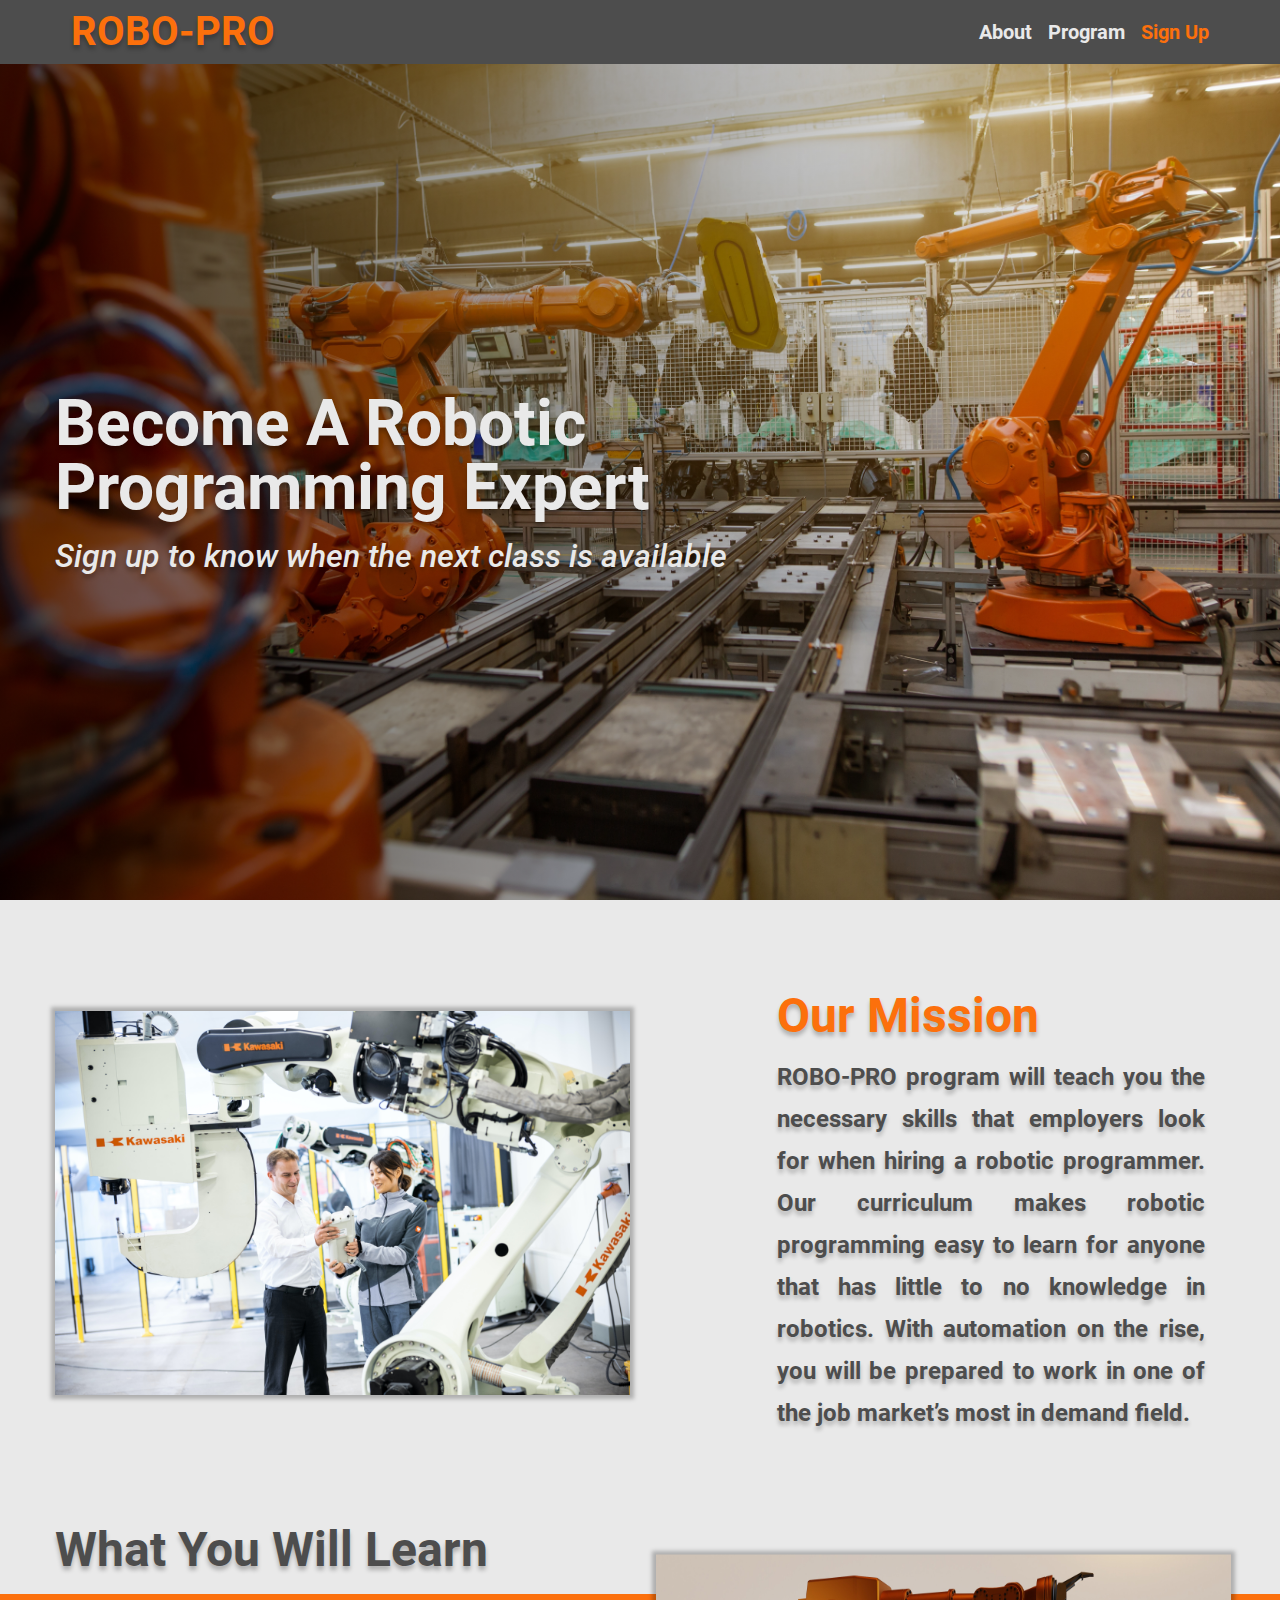
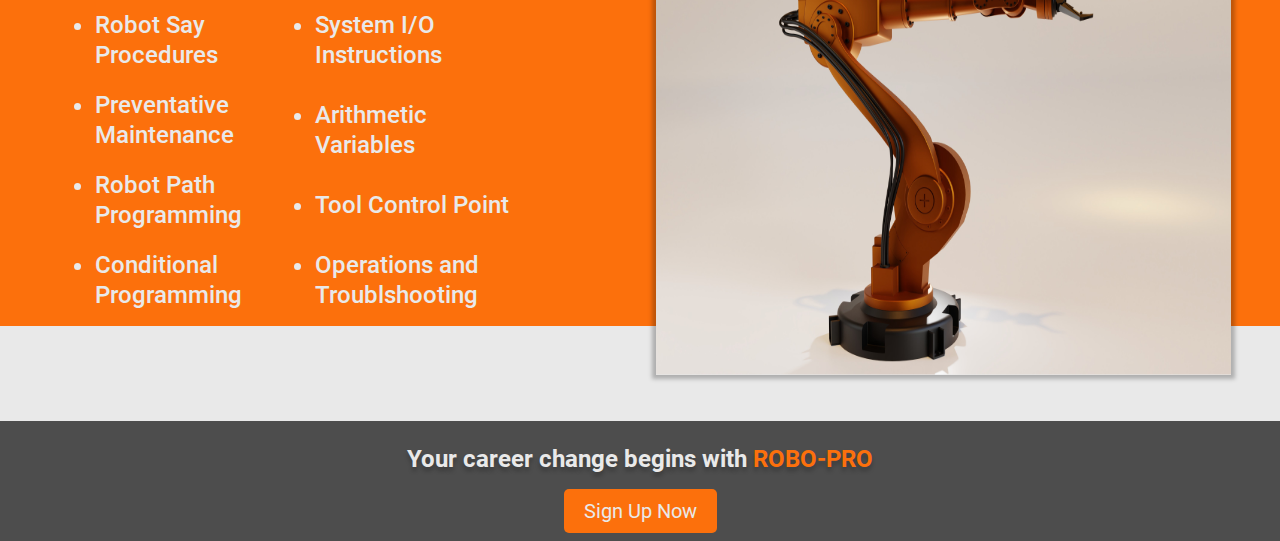
==== commit 40651861: "add responsive desktop layout" ====
--- a/index.html
+++ b/index.html
@@ -31,25 +31,31 @@
         <main class="site__main-content">
             <!-- HERO SECTION -->
             <section id="signUp" class="content__hero">
-                <h1 class="hero__headline font--700">ROBO-PRO</h1>
-                <h2 class="hero__supporting-headline font--700">Become A Robotic Programming Expert</h2>
-                <h3 class="hero__form-title font--italic-500">Sign up to know when the next class is available</h3>
-                <div class="hero__form-container">
-                    <!-- CODE SNIPPET FROM CONVERTKIT -->
-                    <script async data-uid="afed5390c5" src="https://fierce-speaker-858.ck.page/afed5390c5/index.js" class="hero__form-input"></script>
+                <div class="content__hero-container">
+                    <h1 class="hero__headline font--700">ROBO-PRO</h1>
+                    <h2 class="hero__supporting-headline font--700">Become A Robotic Programming Expert</h2>
+                    <h3 class="hero__form-title font--italic-500">Sign up to know when the next class is available</h3>
+                    <div class="hero__form-container">
+                        <!-- CODE SNIPPET FROM CONVERTKIT -->
+                        <script async data-uid="afed5390c5" src="https://fierce-speaker-858.ck.page/afed5390c5/index.js" class="hero__form-input"></script>
+                    </div>
                 </div>
             </section>
             <!-- ABOUT SECTION -->
             <section id="about" class="content__about">
-                <img src="/images/natalia-dziubek-ehPAxjAtw8Q-unsplash.jpg" alt="Robo Pro About Image" class="about__image">
-                <div class="about__info-wrapper">
-                    <h2 class="about__info-heading font--700">Our Mission</h2>
-                    <p class="about__info-text font--700">ROBO-PRO program will teach you the necessary skills that employers look for when hiring a robotic programmer. Our curriculum makes robotic programming easy to learn for anyone that has little to no knowledge in robotics. With automation on the rise, you will be prepared to work in one of the job market’s most in demand field.</p>
+                <div class="content__about-container">
+                    <img src="/images/natalia-dziubek-ehPAxjAtw8Q-unsplash.jpg" alt="Robo Pro About Image" class="about__image">
+                    <div class="about__info-wrapper">
+                        <h2 class="about__info-heading font--700">Our Mission</h2>
+                        <p class="about__info-text font--700">ROBO-PRO program will teach you the necessary skills that employers look for when hiring a robotic programmer. Our curriculum makes robotic programming easy to learn for anyone that has little to no knowledge in robotics. With automation on the rise, you will be prepared to work in one of the job market’s most in demand field.</p>
+                    </div>
                 </div>
             </section>
             <!-- PROGRAM SECTION -->
             <section id="program" class="content__program">
-                <h2 class="program__info-heading font--700">What You Will Learn</h2>
+                <div class="program__info-heading-container">
+                    <h2 class="program__info-heading font--700">What You Will Learn</h2>
+                </div>
                 <div class="program__info-container">
                     <ul class="program__info-list font--500">
                         <div class="program__info-list--col-1">
--- a/css/style.css
+++ b/css/style.css
@@ -170,20 +170,19 @@
     height: 100%;
     background: var(--color-white);
 }
-/* HEADER */
+/* HEADER STYLE*/
 .site__navbar{
     position: fixed;
     width: 100%;
+    background: rgba(77, 77, 77, 1); 
+    z-index: 1;
+}
+.site__navbar-menu{
     max-width: 1170px;
-    background: rgba(77, 77, 77, 1); 
-}
-.site__navbar-menu{
-    /* max-width: 1170px; */
     display: flex;
     justify-content: space-around;
     align-items: center;
     height: 4rem;
-    /* background: rgba(77, 77, 77, 1);  */
 }
 .navbar__menu-logo{
     font-size: 40px;
@@ -199,7 +198,7 @@
 .navbar__menu-link:hover{
     color: var(--color-orange);
 }
-/* FORM SECTION */
+/* HERO SECTION STYLE */
 .content__hero{
     background-image:
         linear-gradient(rgba(0, 0, 0 , .6), rgba(0, 0, 0 , .6)),
@@ -239,7 +238,6 @@
     display: flex;
     flex-direction: column;
     justify-content: center;
-    /* border: solid 1px black; */
 }
 /* FORMKIT FORM STYLE */
 .formkit-fields{
@@ -286,8 +284,10 @@
     margin-bottom: 1.25rem;
     text-shadow: 0 4px 4px rgb(0, 0, 0, .25);
 }
+.program__info-container{
+    background: var(--color-orange);
+}
 .program__info-list{
-    background: var(--color-orange);
     padding: 1rem;
     line-height: 1.25;
 }
@@ -338,6 +338,135 @@
     color: var(--color-orange);
 }
 /* RESPONSIVE LAYOUT */
+/* DESKTOP */
+@media screen and (min-width: 1023px){
+    /* HEADER STYLE */
+    .site__navbar-menu{
+        margin: 0 auto;
+        /* z-index: -1; */
+    }
+    .navbar__menu-logo{
+        display: inline-block;
+        flex-grow: 1;
+        margin-left: 16px;
+    }
+    .navbar__menu-link{
+        margin-right: 20px;
+    }
+    .navbar__menu-link:last-child{
+        margin-right: 16px;
+    }
+    /* HERO SECTION STYLE */
+    .content__hero{
+        background-image:
+            linear-gradient(to right, rgba(0, 0, 0 , .6), rgba(0, 0, 0 , 0)),
+            url(/images/simon-kadula-8gr6bObQLOI-unsplash.jpg);
+        display: flex;
+        justify-content: center;
+        align-items: center;
+    }
+    .content__hero-container{
+        width: 100%;
+        max-width: 1170px;
+    }
+    .hero__headline{
+        display: none;
+    }
+    .hero__supporting-headline{
+        text-align: start;
+        font-size: 4rem;
+        max-width: 694px;
+    }
+    .hero__form-title{
+        text-align: start;
+        font-size: 2rem;
+        max-width: 694px;
+    }
+    .hero__form-container{
+        width: 100%;
+        display: flex;
+        flex-direction: column;
+        justify-content: center;
+        align-items: flex-start;
+    }
+    .formkit-fields{
+        width: 337px;
+    }
+    /* ABOUT SECTION STYLE */
+    .content__about{
+        display: flex;
+        flex-direction: column;
+        justify-content: center;
+        align-items: center;
+    }
+    .content__about-container{
+        width: 100%;
+        max-width: 1170px;
+        display: flex;
+        justify-content: space-between;
+        align-items: center;
+    }
+    .about__image{
+        width: 100%;
+        max-width: 575px;
+        max-height: 420px;
+    }
+    .about__info-wrapper{
+        width: 100%;
+        max-width: 468px;
+        padding: 0 20px;
+    }
+    .about__info-heading{
+        text-align: start;
+        font-size: 3rem;
+    }
+    .about__info-text{
+        font-size: 1.5rem;
+    }
+    /* PROGRAM SECTION STYLE */
+    .content__program{
+        padding-bottom: 95px;
+    }
+    .program__info-heading-container{
+        width: 100%;
+        max-width: 1170px;
+        margin: 0 auto;
+    }
+    .program__info-heading{
+        text-align: start;
+        font-size: 3rem;
+    }
+    .program__info-container{
+        display: flex;
+        justify-content: center;
+        align-items: center;
+        position: relative;
+    }
+    .program__info-list{
+        display: flex;
+        justify-content: flex-start;
+        width: 100%;
+        max-width: 1170px;
+    }
+    .program__info-list--col-1,
+    .program__info-list--col-2{
+        width: 220px;
+        display: flex;
+        flex-direction: column;
+        justify-content: space-between;
+    }
+    .program__image-container{
+        position: absolute;
+        top: 50%;
+        left: 50%;
+        transform: translate(0, -50%);
+    }
+    .program__image{
+        width: 100%;
+        max-width: 575px;
+        height: 420px;
+    }
+}
 /* TABLET */
 @media screen and (min-width: 768px) and (max-width: 1023px){
     /* HEADER STYLE */
